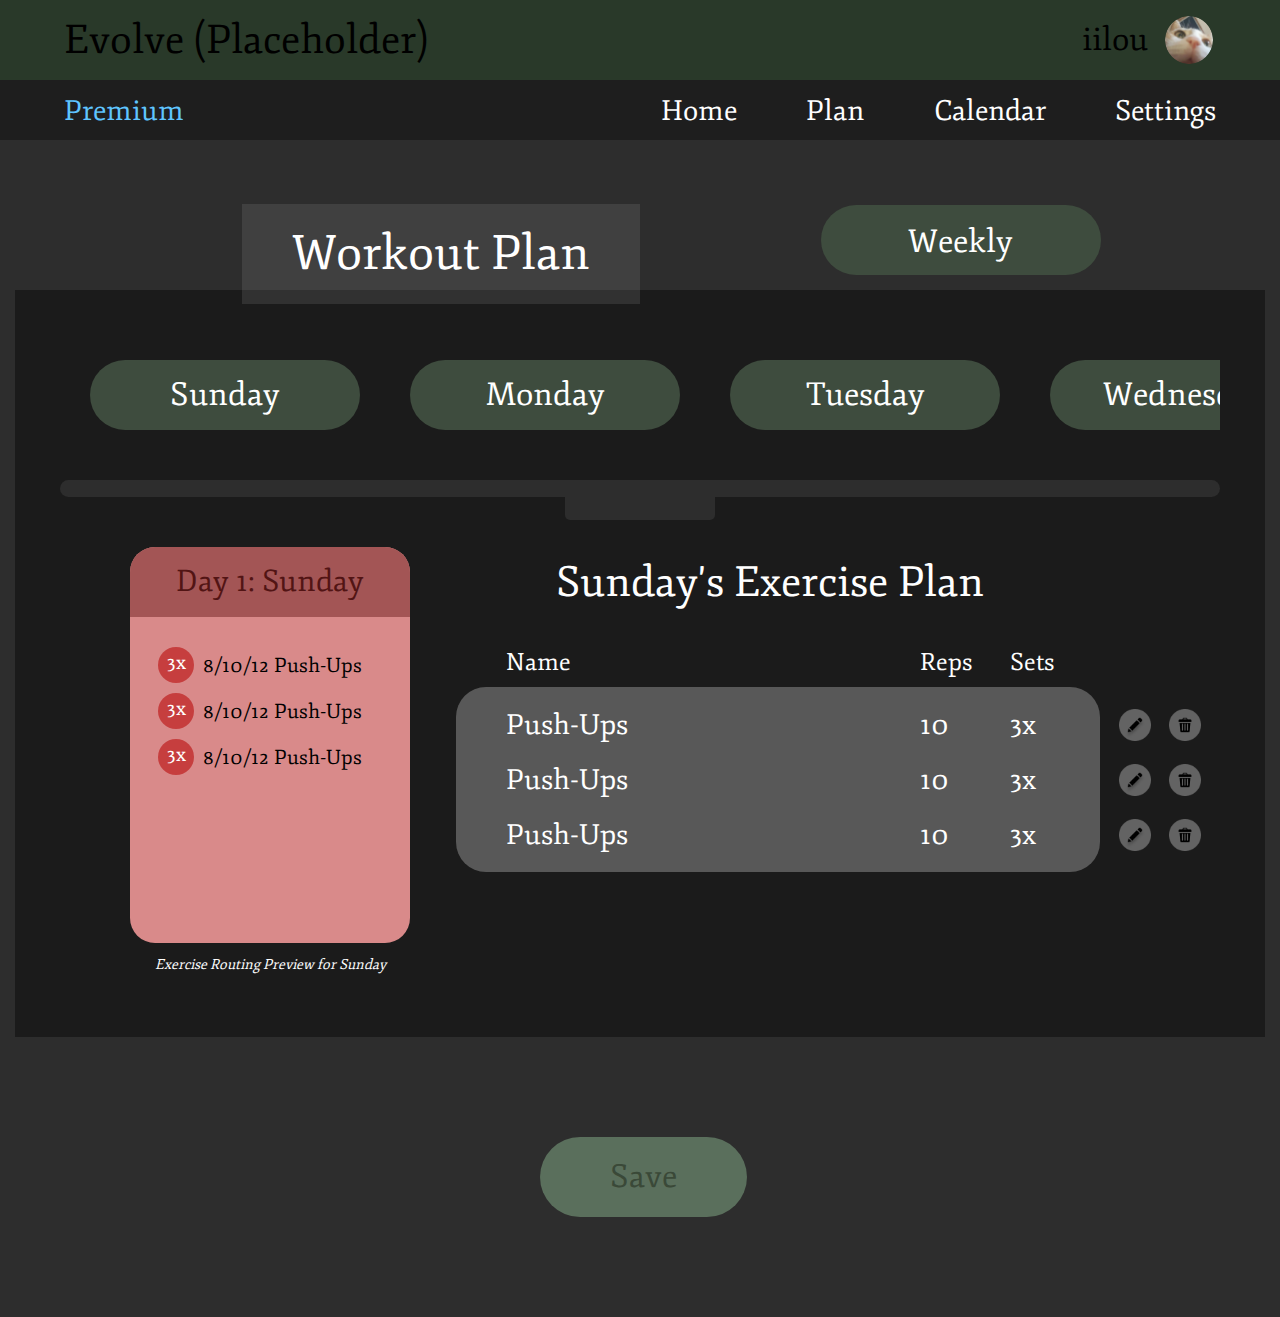
==== planner/plan.html @ 01282cba "1" ====
<!DOCTYPE html>
<html lang="en">
<head>
    <meta charset="UTF-8">
    <meta name="viewport" content="width=device-width, initial-scale=1.0">
    <title>Document</title>
    <link href="https://fonts.googleapis.com/css2?family=Fjord+One&display=swap" rel="stylesheet"/>
    <link href="plan.css" rel="stylesheet"/>
</head>
<body>
    <div class="title_header">
        <div class="title">Evolve (Placeholder)</div>
        <div class="profile">
            <div class="profile_name">iilou</div>
            <div class="profile_image">
                <img src="../temp_pfp.png" alt=""/>
                <div class="profile_dropdown"></div>
            </div>
        </div>
    </div>
    <div class="header">
        <div class="header_left">
            <div class="header_premium">Premium</div>
        </div>
        <div class="header_right">
            <a href="../home.html" class="header_home">Home</a>
            <a href="" class="header_plan">Plan</a>
            <div class="header_calendar">Calendar</div>
            <div class="header_settings">Settings</div>
        </div>  
    </div>

    <div class="main">
        <div class="main-title">
            <div class="box_title">Workout Plan</div>
            <div class="type-selection">
                <h1>Weekly</h1>
            </div>
        </div>
        <div class="content-box" id="1">
            <div class="day-selection">
                <div class="day">Sunday</div>
                <div class="day">Monday</div>
                <div class="day">Tuesday</div>
                <div class="day">Wednesday</div>
                <div class="day">Thursday</div>
                <div class="day">Friday</div>
                <div class="day">Saturday</div>
            </div>
            <div class="editor-box-dropdown">
                <button class="trigger1" onclick="document.querySelector('.editor-box').style.display = window.getComputedStyle(document.querySelector('.editor-box'), null).display == 'none'?'grid':'none'"></button>
            </div>
            <div class="editor-box">
                <div class="preview">
                    <div class="preview-box">
                        <div class="preview-title">Day 1: Sunday</div>
                        <div class="preview-list">
                            <div class="preview-item">
                                <div class="preview-item-sets">3x</div>
                                <div class="preview-item-name">8/10/12 Push-Ups</div>
                            </div>
                            <div class="preview-item">
                                <div class="preview-item-sets">3x</div>
                                <div class="preview-item-name">8/10/12 Push-Ups</div>
                            </div>
                            <div class="preview-item">
                                <div class="preview-item-sets">3x</div>
                                <div class="preview-item-name">8/10/12 Push-Ups</div>
                            </div>
                        </div>
                    </div>
                    <div class="preview-caption">Exercise Routing Preview for Sunday</div>
                </div>
                <div class="list-container">
                    <div class="list-title">Sunday's Exercise Plan</div>
                    <div class="fdajfosdjif"></div>
                    <div class="identifiers">
                        <div class="i-name">Name</div>
                        <div class="i-reps">Reps</div>
                        <div class="i-sets">Sets</div>
                    </div>
                    <div class="fdajfosdjif"></div>
                    <div class="list">
                        <div class="l-name">Push-Ups</div>
                        <div class="l-reps">10</div>
                        <div class="l-sets">3x</div>
                        <div class="l-name">Push-Ups</div>
                        <div class="l-reps">10</div>
                        <div class="l-sets">3x</div>
                        <div class="l-name">Push-Ups</div>
                        <div class="l-reps">10</div>
                        <div class="l-sets">3x</div>
                    </div>
                    <div class="util">
                        <div class="icon-list">
                            <img src="../edit.png" alt=""/>
                            <img src="../trash.png" alt=""/>
                        </div>
                        <div class="icon-list">
                            <img src="../edit.png" alt=""/>
                            <img src="../trash.png" alt=""/>
                        </div>
                        <div class="icon-list">
                            <img src="../edit.png" alt=""/>
                            <img src="../trash.png" alt=""/>
                        </div>
                    </div>
                </div>
            </div>
        </div>
        <div class="save">
            <button class="save-button">Save</button>
        </div>
    </div>
</body>
</html>
---- planner/plan.css ----
*{
    font-family: 'Fjord One', serif;
}

body{
    margin:0px;
    padding:0px;
    background-color: #2D2D2D;
    overflow-y:scroll;
}


.title_header{
    width:auto;
    height:80px;
    display:flex;
    justify-content:space-between;
    align-items:center; 
    background-color: #293929;
    padding: 0px 5%;
    z-index: 1000;
    position:relative;
}

.title_header .title{
    font-size: 40px;
    height:fit-content;
}

.title_header .profile_name{
    font-size: 32px;
}

.profile{
    display:flex;
    align-content: center;
}

.profile_name{
    width:80px;
    height:fit-content;
    margin:auto;
}

.profile_image{
    width:54px;
    height:54px;
}

.profile_image img{
    width:90%;
    height:90%;
    border-radius:50%;
    margin: 5%;
}

.profile_image:hover .profile_dropdown{
    display:block;
}

.profile_image .profile_dropdown{
    position:absolute;
    top:60px;
    right:30px;
    width:200px;
    height:200px;
    background-color: #293929;
    display:none;
}


.header{
    width:90%;
    height:60px;
    padding:0 5%;
    display:flex;
    justify-content:space-between;
    align-items:center;
    background-color: #1E1E1E;
    font-size:28px;
    color:white;
    position:sticky;
    top:0;
    z-index: 1000;
}

.header_premium{
    color:#5FC5FF;
}

.header_right{
    display:flex;
    justify-content:flex-end;
    align-items:center;
    gap:20%;
}

.header_right a{
    color:white;
    text-decoration: none;
}


.main{
    padding-top:50px;
}

.main-title{
    width:80%;
    margin:auto;
    height:fit-content;
    display:grid;
    grid-template-columns: 50% 50%;
    grid-template-rows:100px;
    justify-content:center;
    /* gap:30px; */
}

.box_title{
    width:fit-content;
    height:fit-content;
    padding: 20px 50px;
    background-color: #A4A4A42a;
    color:white;
    font-size:48px;
    margin:auto;
    margin-bottom:0;
    margin-right:0;
    transform: translate(0, 14px);
}

.type-selection{
    width:280px;
    height:70px;
    background-color: #3E4C3E;
    border-radius:40px;
    margin:auto;
    margin-right:10%;
}

.type-selection h1{
    font-size: 32px;
    line-height: 32px;
    color:white;
    font-weight:normal;
    text-align:center;
}

.content-box{
    width:1250px;
    height:fit-content;
    padding-bottom:50px;
    background-color: #1B1B1B;
    margin:auto;
    display:flex;
    flex-direction: column;
}

.day-selection{
    width:88%;
    height:100px;
    display:flex;
    margin:auto;
    margin-top:20px;
    margin-bottom:30px;
    padding:20px 30px;
    flex-direction: column;
    flex-wrap:wrap;
    justify-content:end;
    gap:50px;
    overflow-y: hidden;
    overflow-x: scroll;
    grid-template-rows:70px;
}

.day-selection::-webkit-scrollbar {
    height:10px;
    background-color: #2D2D2D;
    border-radius:20px;
}

.day-selection::-webkit-scrollbar-thumb {
    background-color: #1b1b1b;
    border-radius: 10px;
}

.day-selection .day{
    width:270px;
    height:70px;
    background-color: #3E4C3E;
    border-radius:40px;
    color:white;
    font-size:32px;
    line-height: 70px;
    text-align:center;
    cursor:pointer;
}

.day-selection .day:hover{
    box-shadow: 0 0 8px 8px #ffffff40;
}






.editor-box-dropdown{
    width:calc(88% + 60px);
    height:17px;
    border-radius:100px;
    background-color:#2D2D2D;
    margin:auto;
    display:block;
    margin-bottom:50px;
}

.editor-box-dropdown button{
    width:150px;
    height:40px;
    border-radius:0 0 5px 5px;
    position:relative;
    display:block;
    margin:auto;
    border:none;
    outline:none;
    background-color: #2d2d2d;
}

.editor-box{
    width:calc(88% + 60px);
    height:fit-content;
    /* justify-content: space-between; */
    display:grid;
    grid-template-columns: 380px auto;
    margin:auto;
}

.list-container{
    width:100%;
    height:fit-content;
    /* background-color: gray; */
    margin-left:auto;
    margin-right:0;
    display:grid;
    grid-template-columns: auto 120px;
    grid-template-rows: 70px 70px auto;
}

.list-title{
    width:100%;
    height:fit-content;
    text-align: center;
    font-size:42px;
    color:white;
    margin:auto;
 }

.identifiers{
    display:grid;
    width:90%;
    margin-left:auto;
    margin-right:0;
    height:100%;
    grid-template-columns: auto 90px 90px;
    color:white;
    font-size:24px;
}

.identifiers div{
    width:100%;
    height:fit-content;
    margin:auto;
    margin-bottom: 10px;
}

.list{
    width:90%;
    height:fit-content;
    margin-left:auto;
    margin-right:0;
    background-color: #585858;
    border-radius:30px;
    padding-left:50px;
    padding-top:20px;
    padding-bottom:20px;
    display:grid;
    row-gap:20px;
    font-size:28px;
    color:white;
    grid-template-columns: auto 90px 90px;
}

.list div{
    width:100%;
    height:35px;
}

.list .icon{
    position:absolute;
    transform: translate(500px, 0);
}

.util{
    width:100%;
    padding-top:20px;
}

.icon-list{
    display:flex;
    justify-content: space-evenly;
    align-items:center;
    margin-bottom:20px;
    height:35px;
}

.icon-list img{
    width:32px;
    height:32px;
    cursor:pointer;
}




.preview{
    width:280px;
    height:440px;
    margin: auto;
    margin-right:30px;
}

.preview-box{
    width:100%;
    height:90%;
    background-color: #D98A8A;
    border-radius: 25px;
}

.preview-title{
    width:100%;
    height:70px;
    line-height: 70px;
    text-align:center;
    background-color: #A35555;
    color: #521414;
    font-size:30px;
    border-radius: 25px 25px 0 0;
}

.preview-list{
    width:80%;
    height:fit-content;
    margin:auto;
    margin-top:30px;
    display:flex;
    flex-direction:column;
    gap:10px;
}

.preview-item{
    width:100%;
    /* height:30px; */
    display:flex;
    justify-content:space-between;
}

.preview-item-sets{
    width:36px;
    height:36px;
    line-height:32px;
    font-size:20px;
    text-align:center;
    background-color: #C63E3E;
    border-radius: 100px;
    color:white;
}

.preview-item-name{
    width:170px;
    /* height:36px; */
    margin:auto;
    font-size:20px;
    color:black;
}

.preview-caption{
    width:100%;
    height:44px;
    line-height:44px;
    margin-top:auto;
    margin-bottom: 0;
    text-align:center;
    font-size:14px;
    font-style:italic;
    color:white;
}



.save{
    margin:auto;
    margin-top:100px;
    margin-bottom:100px;
    width:200px;
}

.save-button{
    margin:auto;
    width:fit-content;
    height:fit-content;
    padding: 20px 70px;
    background-color: #5A6F5C;
    color:#3A4938;
    font-size:32px;
    border-radius: 100px;
    border:none;
    outline:none;
    cursor:pointer;
}

.save-button:hover{
    box-shadow: 0 0 8px 8px #ffffff40;
}
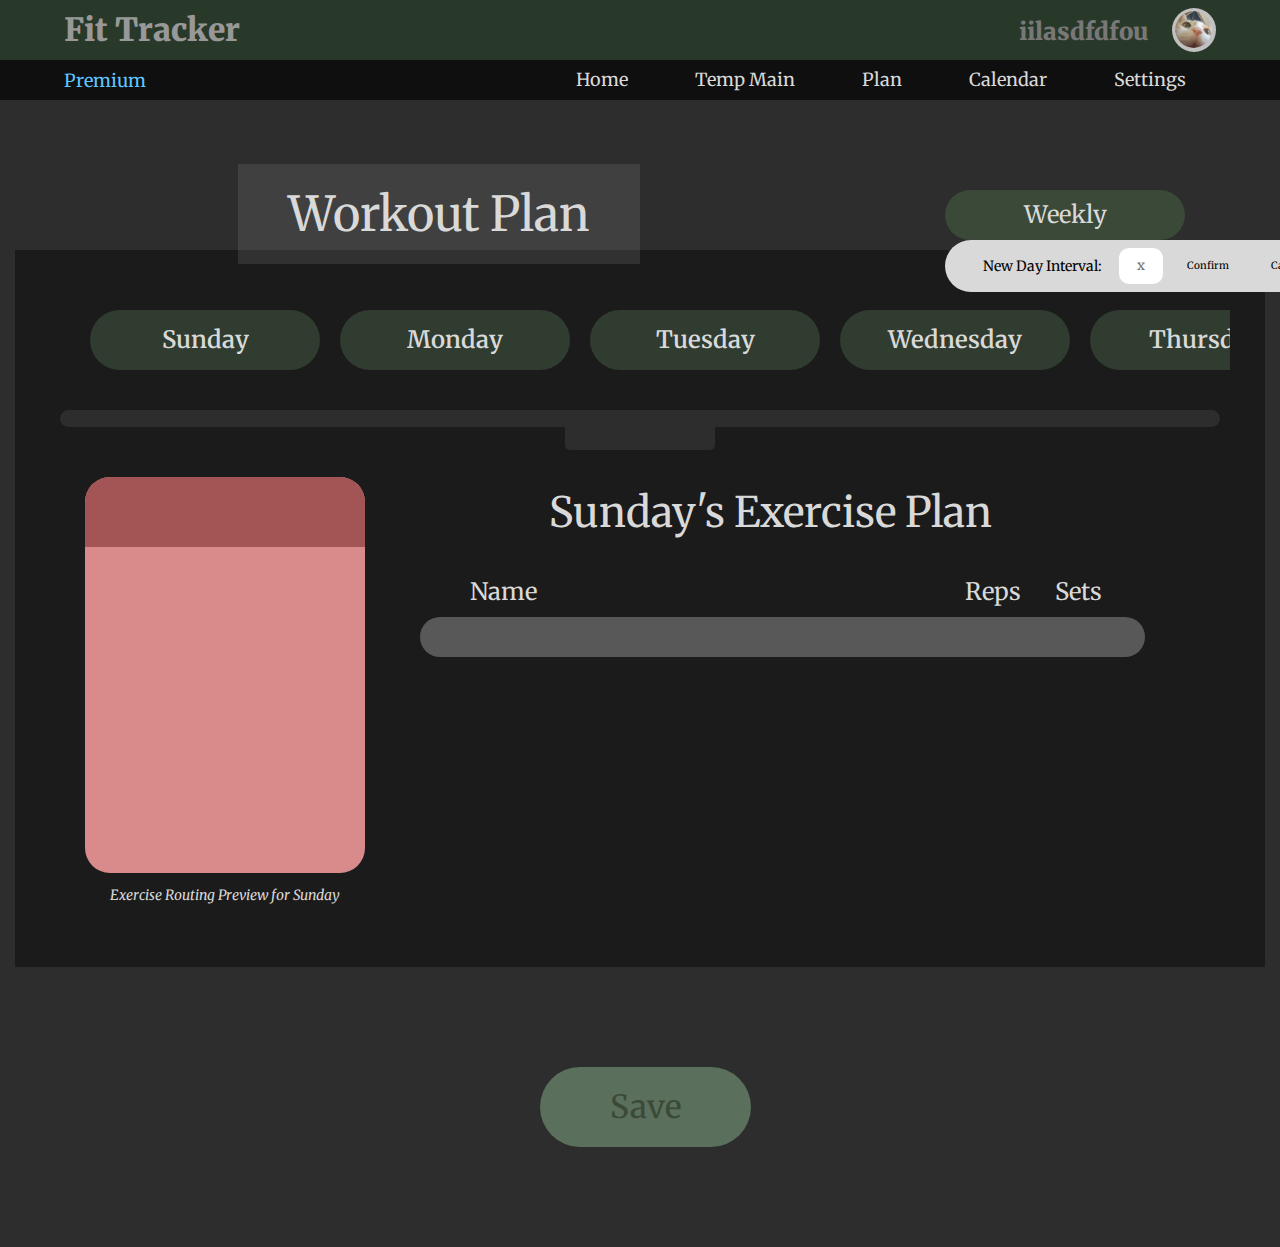
==== commit 2f740ab8: "jan 18 2024" ====
--- a/planner/plan.html
+++ b/planner/plan.html
@@ -5,13 +5,20 @@
     <meta name="viewport" content="width=device-width, initial-scale=1.0">
     <title>Document</title>
     <link href="https://fonts.googleapis.com/css2?family=Fjord+One&display=swap" rel="stylesheet"/>
+    <link href="https://fonts.googleapis.com/css2?family=Inter:wght@500;600;700;800;900&display=swap" rel="stylesheet">
+    <link href="https://fonts.googleapis.com/css2?family=Inter:wght@300;400;500;600;700;800;900&family=Merriweather:ital,wght@0,300;0,400;0,500;0,600;0,700;0,900;1,400;1,700;1,900&display=swap" rel="stylesheet">
+    
     <link href="plan.css" rel="stylesheet"/>
+    <link href="../css/all.css" rel="stylesheet"/>
+
+    <script src="../sampledata.js" defer></script>
+    <script src="plan.js" defer></script>
 </head>
 <body>
     <div class="title_header">
-        <div class="title">Evolve (Placeholder)</div>
+        <div class="title">Fit Tracker</div>
         <div class="profile">
-            <div class="profile_name">iilou</div>
+            <div class="profile_name">iilasdfdfou</div>
             <div class="profile_image">
                 <img src="../temp_pfp.png" alt=""/>
                 <div class="profile_dropdown"></div>
@@ -20,13 +27,14 @@
     </div>
     <div class="header">
         <div class="header_left">
-            <div class="header_premium">Premium</div>
+            <a class="header_premium">Premium</a>
         </div>
         <div class="header_right">
             <a href="../home.html" class="header_home">Home</a>
+            <a href="../main/main.html" class="header_plan">Temp Main</a>
             <a href="" class="header_plan">Plan</a>
-            <div class="header_calendar">Calendar</div>
-            <div class="header_settings">Settings</div>
+            <a class="header_calendar">Calendar</a>
+            <a class="header_settings">Settings</a>
         </div>  
     </div>
 
@@ -34,7 +42,13 @@
         <div class="main-title">
             <div class="box_title">Workout Plan</div>
             <div class="type-selection">
-                <h1>Weekly</h1>
+                <div class="type-button">Weekly</div>
+                <div class="type-field">
+                    <div class="type-title">New Day Interval: </div>
+                    <input class="type-intv-input" type="text" value="" placeholder="x" />
+                    <div class="type-confirm">Confirm</div>
+                    <div class="type-cancel">Cancel</div>
+                </div>
             </div>
         </div>
         <div class="content-box" id="1">
@@ -53,20 +67,8 @@
             <div class="editor-box">
                 <div class="preview">
                     <div class="preview-box">
-                        <div class="preview-title">Day 1: Sunday</div>
+                        <div class="preview-title"></div>
                         <div class="preview-list">
-                            <div class="preview-item">
-                                <div class="preview-item-sets">3x</div>
-                                <div class="preview-item-name">8/10/12 Push-Ups</div>
-                            </div>
-                            <div class="preview-item">
-                                <div class="preview-item-sets">3x</div>
-                                <div class="preview-item-name">8/10/12 Push-Ups</div>
-                            </div>
-                            <div class="preview-item">
-                                <div class="preview-item-sets">3x</div>
-                                <div class="preview-item-name">8/10/12 Push-Ups</div>
-                            </div>
                         </div>
                     </div>
                     <div class="preview-caption">Exercise Routing Preview for Sunday</div>
@@ -80,31 +82,8 @@
                         <div class="i-sets">Sets</div>
                     </div>
                     <div class="fdajfosdjif"></div>
-                    <div class="list">
-                        <div class="l-name">Push-Ups</div>
-                        <div class="l-reps">10</div>
-                        <div class="l-sets">3x</div>
-                        <div class="l-name">Push-Ups</div>
-                        <div class="l-reps">10</div>
-                        <div class="l-sets">3x</div>
-                        <div class="l-name">Push-Ups</div>
-                        <div class="l-reps">10</div>
-                        <div class="l-sets">3x</div>
-                    </div>
-                    <div class="util">
-                        <div class="icon-list">
-                            <img src="../edit.png" alt=""/>
-                            <img src="../trash.png" alt=""/>
-                        </div>
-                        <div class="icon-list">
-                            <img src="../edit.png" alt=""/>
-                            <img src="../trash.png" alt=""/>
-                        </div>
-                        <div class="icon-list">
-                            <img src="../edit.png" alt=""/>
-                            <img src="../trash.png" alt=""/>
-                        </div>
-                    </div>
+                    <div class="list"></div>
+                    <div class="util"></div>
                 </div>
             </div>
         </div>
--- a/planner/plan.css
+++ b/planner/plan.css
@@ -1,5 +1,5 @@
 *{
-    font-family: 'Fjord One', serif;
+    font-family: 'Merriweather';
 }
 
 body{
@@ -12,7 +12,7 @@
 
 .title_header{
     width:auto;
-    height:80px;
+    height:60px;
     display:flex;
     justify-content:space-between;
     align-items:center; 
@@ -23,90 +23,18 @@
 }
 
 .title_header .title{
-    font-size: 40px;
-    height:fit-content;
-}
-
-.title_header .profile_name{
     font-size: 32px;
-}
-
-.profile{
-    display:flex;
-    align-content: center;
-}
-
-.profile_name{
-    width:80px;
-    height:fit-content;
-    margin:auto;
-}
-
-.profile_image{
-    width:54px;
-    height:54px;
-}
-
-.profile_image img{
-    width:90%;
-    height:90%;
-    border-radius:50%;
-    margin: 5%;
-}
-
-.profile_image:hover .profile_dropdown{
-    display:block;
-}
-
-.profile_image .profile_dropdown{
-    position:absolute;
-    top:60px;
-    right:30px;
-    width:200px;
-    height:200px;
-    background-color: #293929;
-    display:none;
-}
-
-
-.header{
-    width:90%;
-    height:60px;
-    padding:0 5%;
-    display:flex;
-    justify-content:space-between;
-    align-items:center;
-    background-color: #1E1E1E;
-    font-size:28px;
-    color:white;
-    position:sticky;
-    top:0;
-    z-index: 1000;
-}
-
-.header_premium{
-    color:#5FC5FF;
-}
-
-.header_right{
-    display:flex;
-    justify-content:flex-end;
-    align-items:center;
-    gap:20%;
-}
-
-.header_right a{
-    color:white;
-    text-decoration: none;
-}
-
+    height:fit-content;
+    color:#989898;
+    font-weight:900;
+}
 
 .main{
     padding-top:50px;
 }
 
 .main-title{
-    width:80%;
+    width:1250px;
     margin:auto;
     height:fit-content;
     display:grid;
@@ -121,7 +49,7 @@
     height:fit-content;
     padding: 20px 50px;
     background-color: #A4A4A42a;
-    color:white;
+    color:#d9d9d9;
     font-size:48px;
     margin:auto;
     margin-bottom:0;
@@ -130,22 +58,66 @@
 }
 
 .type-selection{
-    width:280px;
-    height:70px;
-    background-color: #3E4C3E;
-    border-radius:40px;
-    margin:auto;
-    margin-right:10%;
-}
-
-.type-selection h1{
-    font-size: 32px;
-    line-height: 32px;
-    color:white;
+    /* width:280px; */
+    /* height:70px; */
+    margin:auto;
+    margin-top:40px;
+    margin-right:80px;
+}
+
+.type-button{
+    font-size: 24px;
+    line-height: 24px;
+    color:#d9d9d9;
+    background-color: #3A4938;
+    width:240px;
+    height:50px;
+    line-height:50px;
+    border-radius: 1000px;
     font-weight:normal;
     text-align:center;
 }
 
+.type-field{
+    display:flex;
+    gap:10px;
+    background-color: #d9d9d9;
+    width:fit-content;
+    padding:8px 20px;
+    border-radius: 30px;
+    position:absolute;
+}
+
+.type-field *{
+    height:30px;
+    line-height:30px;
+}
+
+.type-intv-input{
+    border:none;
+    outline:none;
+    text-align: center;
+    padding:3px 0;
+    width:44px;
+    border-radius: 10px;
+}
+.type-title{
+    font-size:14px;
+    width:130px;
+    text-align: right;
+    padding:3px 7px;
+}
+.type-confirm, .type-cancel{
+    background-color: #d9d9d9;
+    font-size:10px;
+    width:55px;
+    text-align: center;
+    padding:3px 7px;
+    border-radius: 10px;
+    cursor:pointer;
+}
+
+
 .content-box{
     width:1250px;
     height:fit-content;
@@ -157,17 +129,17 @@
 }
 
 .day-selection{
-    width:88%;
+    width:1100px;
     height:100px;
     display:flex;
     margin:auto;
-    margin-top:20px;
+    margin-top:10px;
     margin-bottom:30px;
-    padding:20px 30px;
+    padding:10px 40px;
     flex-direction: column;
     flex-wrap:wrap;
     justify-content:end;
-    gap:50px;
+    gap:20px;
     overflow-y: hidden;
     overflow-x: scroll;
     grid-template-rows:70px;
@@ -185,13 +157,14 @@
 }
 
 .day-selection .day{
-    width:270px;
-    height:70px;
-    background-color: #3E4C3E;
+    width:230px;
+    height:60px;
+    background-color: #2f3c2f;
     border-radius:40px;
-    color:white;
-    font-size:32px;
-    line-height: 70px;
+    color:#d9d9d9;
+    font-weight:600;
+    font-size:24px;
+    line-height: 60px;
     text-align:center;
     cursor:pointer;
 }
@@ -228,7 +201,7 @@
 }
 
 .editor-box{
-    width:calc(88% + 60px);
+    width:100%;
     height:fit-content;
     /* justify-content: space-between; */
     display:grid;
@@ -252,7 +225,7 @@
     height:fit-content;
     text-align: center;
     font-size:42px;
-    color:white;
+    color:#d9d9d9;
     margin:auto;
  }
 
@@ -263,7 +236,7 @@
     margin-right:0;
     height:100%;
     grid-template-columns: auto 90px 90px;
-    color:white;
+    color:#d9d9d9;
     font-size:24px;
 }
 
@@ -285,15 +258,48 @@
     padding-top:20px;
     padding-bottom:20px;
     display:grid;
-    row-gap:20px;
+    row-gap:10px;
     font-size:28px;
-    color:white;
+    color:#d9d9d9;
     grid-template-columns: auto 90px 90px;
 }
 
-.list div{
-    width:100%;
+.list input:hover{
+    background-color: #353535;
+}
+.list input{
+    background-color: #787878;
+    border-radius:40px;
+    color:#eaeaea;
+    border:none;
+    outline:none;
+    font-size:22px;
+}
+
+.l-name{
+    width:330px;
     height:35px;
+    background-color: #585858;
+    color:#d9d9d9;
+    font-size:28px;
+    padding:5px 20px;
+    border-radius:5px;
+    transform:translate(-20px, 0);
+}
+
+.l-ghost{ background-color: transparent; width:330px; height:35px}
+.l-name.boo { display:none; background-color: #787878; border-radius: 40px; text-align: center; user-select: none;}
+.l-ghost:hover .boo{display:block; cursor:pointer}
+
+.l-reps, .l-sets{
+    width:30px;
+    height:35px;
+    background-color: #585858;
+    color:#d9d9d9;
+    font-size:28px;
+    padding:5px 15px;
+    border-radius:5px;
+    transform:translate(-10px, 0);
 }
 
 .list .icon{
@@ -327,6 +333,7 @@
     width:280px;
     height:440px;
     margin: auto;
+    margin-top:0;
     margin-right:30px;
 }
 
@@ -349,38 +356,55 @@
 }
 
 .preview-list{
-    width:80%;
-    height:fit-content;
-    margin:auto;
-    margin-top:30px;
-    display:flex;
-    flex-direction:column;
+    width:100%;
+    height:280px;
+    overflow-y:auto;
+    margin:auto;
+    padding-top:20px;
+    /* margin-left:10px; */
+    display:flex;
+    flex-wrap:wrap;
+    align-content: flex-start;
+    /* justify-content: center; */
     gap:10px;
 }
 
-.preview-item{
-    width:100%;
-    /* height:30px; */
-    display:flex;
-    justify-content:space-between;
-}
-
-.preview-item-sets{
+.preview-list::-webkit-scrollbar{
+    width:1rem;
+    height:1rem;
+    background-color:black;
+}
+
+.preview-list::-webkit-scrollbar-thumb{
+    background-color:#353535;
+    border-radius:100vw;
+    border:0.25rem solid black;
+}
+
+.preview-list::-webkit-scrollbar-track{
+    background-color:black;
+    border-radius:100vw;
+    margin-block:0.5em;
+}
+
+.preview-set{
     width:36px;
     height:36px;
-    line-height:32px;
-    font-size:20px;
+    margin:0 0px 0 20px;
+    line-height:36px;
+    font-size:16px;
     text-align:center;
     background-color: #C63E3E;
     border-radius: 100px;
-    color:white;
-}
-
-.preview-item-name{
-    width:170px;
-    /* height:36px; */
-    margin:auto;
-    font-size:20px;
+    color:#d9d9d9;
+}
+
+.preview-txt{
+    width:180px;
+    height:36px;
+    line-height: 36px;
+    font-size:16px;
+
     color:black;
 }
 
@@ -393,7 +417,7 @@
     text-align:center;
     font-size:14px;
     font-style:italic;
-    color:white;
+    color:#d9d9d9;
 }
 
 
--- a/css/all.css
+++ b/css/all.css
@@ -0,0 +1,2 @@
+@import url(header.css);
+@import url(title_header.css);